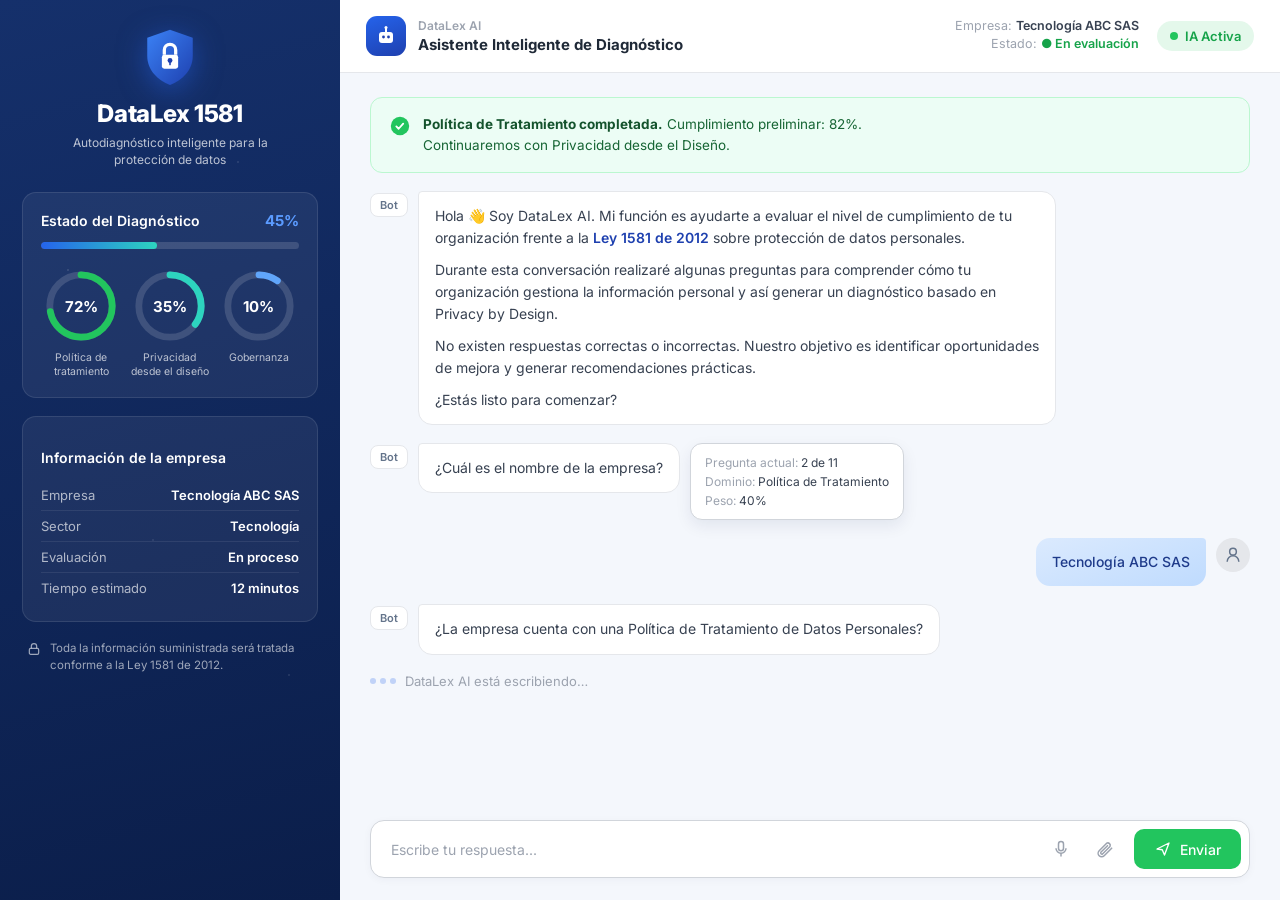
==== frontend/diagnostico.html @ 69485825 "segmentacion frontend" ====
<!DOCTYPE html>
<html lang="es">
<head>
  <meta charset="UTF-8" />
  <meta name="viewport" content="width=device-width, initial-scale=1.0" />
  <title>Diagnóstico — DataLex 1581</title>
  <link rel="preconnect" href="https://fonts.googleapis.com" />
  <link rel="preconnect" href="https://fonts.gstatic.com" crossorigin />
  <link href="https://fonts.googleapis.com/css2?family=Inter:wght@400;500;600;700;800&display=swap" rel="stylesheet" />
  <link rel="stylesheet" href="diagnostico.css" />
</head>
<body>

  <div class="app">

    <!-- ============ SIDEBAR ============ -->
    <aside class="sidebar">
      <a class="side-logo" href="index.html" aria-label="DataLex 1581 — inicio">
        <svg class="side-shield" viewBox="0 0 64 72" xmlns="http://www.w3.org/2000/svg" aria-hidden="true">
          <defs>
            <linearGradient id="logoShield" x1="0" y1="0" x2="1" y2="1">
              <stop offset="0%" stop-color="#3B82F6"/>
              <stop offset="100%" stop-color="#1E40AF"/>
            </linearGradient>
          </defs>
          <path d="M32 2 L60 12 V34 C60 52 47 64 32 70 C17 64 4 52 4 34 V12 Z" fill="url(#logoShield)"/>
          <rect x="22" y="33" width="20" height="17" rx="3" fill="#fff"/>
          <path d="M25 33 V27 a7 7 0 0 1 14 0 V33" fill="none" stroke="#fff" stroke-width="4"/>
          <circle cx="32" cy="40" r="3" fill="#1E40AF"/>
          <rect x="31" y="40" width="2" height="6" rx="1" fill="#1E40AF"/>
        </svg>
        <span class="side-name">DataLex 1581</span>
        <span class="side-tagline">Autodiagnóstico inteligente para la<br />protección de datos</span>
      </a>

      <!-- Estado del diagnóstico -->
      <div class="card">
        <div class="card-head">
          <span class="card-title">Estado del Diagnóstico</span>
          <span class="card-pct">45%</span>
        </div>
        <div class="progress"><span style="width:45%"></span></div>

        <div class="rings">
          <div class="ring">
            <svg viewBox="0 0 80 80" xmlns="http://www.w3.org/2000/svg" aria-hidden="true">
              <circle cx="40" cy="40" r="32" fill="none" stroke="rgba(255,255,255,.14)" stroke-width="7"/>
              <circle cx="40" cy="40" r="32" fill="none" stroke="#22C55E" stroke-width="7" stroke-linecap="round"
                      stroke-dasharray="144.7 201" transform="rotate(-90 40 40)"/>
            </svg>
            <span class="ring-pct">72%</span>
          </div>
          <div class="ring">
            <svg viewBox="0 0 80 80" xmlns="http://www.w3.org/2000/svg" aria-hidden="true">
              <circle cx="40" cy="40" r="32" fill="none" stroke="rgba(255,255,255,.14)" stroke-width="7"/>
              <circle cx="40" cy="40" r="32" fill="none" stroke="#2DD4BF" stroke-width="7" stroke-linecap="round"
                      stroke-dasharray="70.3 201" transform="rotate(-90 40 40)"/>
            </svg>
            <span class="ring-pct">35%</span>
          </div>
          <div class="ring">
            <svg viewBox="0 0 80 80" xmlns="http://www.w3.org/2000/svg" aria-hidden="true">
              <circle cx="40" cy="40" r="32" fill="none" stroke="rgba(255,255,255,.14)" stroke-width="7"/>
              <circle cx="40" cy="40" r="32" fill="none" stroke="#60A5FA" stroke-width="7" stroke-linecap="round"
                      stroke-dasharray="20.1 201" transform="rotate(-90 40 40)"/>
            </svg>
            <span class="ring-pct">10%</span>
          </div>
        </div>
        <div class="ring-labels">
          <span>Política de tratamiento</span>
          <span>Privacidad desde el diseño</span>
          <span>Gobernanza</span>
        </div>
      </div>

      <!-- Información de la empresa -->
      <div class="card">
        <h3 class="card-title">Información de la empresa</h3>
        <dl class="info">
          <div><dt>Empresa</dt><dd>Tecnología ABC SAS</dd></div>
          <div><dt>Sector</dt><dd>Tecnología</dd></div>
          <div><dt>Evaluación</dt><dd>En proceso</dd></div>
          <div><dt>Tiempo estimado</dt><dd>12 minutos</dd></div>
        </dl>
      </div>

      <p class="side-legal">
        <svg viewBox="0 0 24 24" xmlns="http://www.w3.org/2000/svg" aria-hidden="true">
          <rect x="5" y="11" width="14" height="9" rx="2" fill="none" stroke="currentColor" stroke-width="1.8"/>
          <path d="M8 11 V8 a4 4 0 0 1 8 0 V11" fill="none" stroke="currentColor" stroke-width="1.8"/>
        </svg>
        Toda la información suministrada será tratada conforme a la Ley 1581 de 2012.
      </p>
    </aside>

    <!-- ============ CHAT ============ -->
    <section class="chat">
      <!-- Encabezado -->
      <header class="chat-head">
        <div class="chat-head-left">
          <span class="bot-avatar">
            <svg viewBox="0 0 24 24" xmlns="http://www.w3.org/2000/svg" aria-hidden="true">
              <rect x="5" y="8" width="14" height="11" rx="3" fill="#fff"/>
              <circle cx="9.5" cy="13" r="1.4" fill="#1E40AF"/>
              <circle cx="14.5" cy="13" r="1.4" fill="#1E40AF"/>
              <line x1="12" y1="4" x2="12" y2="8" stroke="#fff" stroke-width="2"/>
              <circle cx="12" cy="3.5" r="1.5" fill="#fff"/>
            </svg>
          </span>
          <div>
            <p class="chat-head-name">DataLex AI</p>
            <p class="chat-head-role">Asistente Inteligente de Diagnóstico</p>
          </div>
        </div>
        <div class="chat-head-right">
          <div class="meta">
            <p><span>Empresa:</span> <strong>Tecnología ABC SAS</strong></p>
            <p><span>Estado:</span> <strong class="dot-green">● En evaluación</strong></p>
          </div>
          <span class="ia-active"><span class="pulse"></span> IA Activa</span>
        </div>
      </header>

      <!-- Hilo de mensajes -->
      <div class="thread" id="thread">

        <div class="banner">
          <svg viewBox="0 0 24 24" xmlns="http://www.w3.org/2000/svg" aria-hidden="true">
            <circle cx="12" cy="12" r="10" fill="#22C55E"/>
            <path d="M8 12.5 l2.5 2.5 l5 -5.5" fill="none" stroke="#fff" stroke-width="2" stroke-linecap="round" stroke-linejoin="round"/>
          </svg>
          <p><strong>Política de Tratamiento completada.</strong> Cumplimiento preliminar: 82%.<br />Continuaremos con Privacidad desde el Diseño.</p>
        </div>

        <!-- Bot -->
        <div class="msg msg-bot">
          <span class="msg-tag">Bot</span>
          <div class="bubble bubble-bot">
            <p>Hola 👋 Soy DataLex AI. Mi función es ayudarte a evaluar el nivel de cumplimiento de tu organización frente a la <strong>Ley 1581 de 2012</strong> sobre protección de datos personales.</p>
            <p>Durante esta conversación realizaré algunas preguntas para comprender cómo tu organización gestiona la información personal y así generar un diagnóstico basado en Privacy by Design.</p>
            <p>No existen respuestas correctas o incorrectas. Nuestro objetivo es identificar oportunidades de mejora y generar recomendaciones prácticas.</p>
            <p>¿Estás listo para comenzar?</p>
          </div>
        </div>

        <!-- Bot con tooltip -->
        <div class="msg msg-bot">
          <span class="msg-tag">Bot</span>
          <div class="bubble bubble-bot">¿Cuál es el nombre de la empresa?</div>
          <div class="tip">
            <p><span>Pregunta actual:</span> 2 de 11</p>
            <p><span>Dominio:</span> Política de Tratamiento</p>
            <p><span>Peso:</span> 40%</p>
          </div>
        </div>

        <!-- Usuario -->
        <div class="msg msg-user">
          <div class="bubble bubble-user">Tecnología ABC SAS</div>
          <span class="user-avatar">
            <svg viewBox="0 0 24 24" xmlns="http://www.w3.org/2000/svg" aria-hidden="true">
              <circle cx="12" cy="8" r="4" fill="none" stroke="#64748B" stroke-width="1.8"/>
              <path d="M5 20 a7 7 0 0 1 14 0" fill="none" stroke="#64748B" stroke-width="1.8"/>
            </svg>
          </span>
        </div>

        <!-- Bot -->
        <div class="msg msg-bot">
          <span class="msg-tag">Bot</span>
          <div class="bubble bubble-bot">¿La empresa cuenta con una Política de Tratamiento de Datos Personales?</div>
        </div>

        <!-- Escribiendo -->
        <div class="typing">
          <span class="dots"><i></i><i></i><i></i></span>
          DataLex AI está escribiendo…
        </div>
      </div>

      <!-- Entrada -->
      <div class="composer">
        <div class="composer-box">
          <input id="answer" type="text" placeholder="Escribe tu respuesta..." />
          <button class="icon-btn" type="button" aria-label="Dictar por voz">
            <svg viewBox="0 0 24 24" xmlns="http://www.w3.org/2000/svg" aria-hidden="true">
              <rect x="9" y="3" width="6" height="11" rx="3" fill="none" stroke="currentColor" stroke-width="1.8"/>
              <path d="M6 11 a6 6 0 0 0 12 0" fill="none" stroke="currentColor" stroke-width="1.8"/>
              <line x1="12" y1="17" x2="12" y2="21" stroke="currentColor" stroke-width="1.8"/>
            </svg>
          </button>
          <button class="icon-btn" type="button" aria-label="Adjuntar archivo">
            <svg viewBox="0 0 24 24" xmlns="http://www.w3.org/2000/svg" aria-hidden="true">
              <path d="M20 11 L11 20 a4 4 0 0 1 -6 -6 l9 -9 a3 3 0 0 1 4 4 l-9 9 a1.5 1.5 0 0 1 -2 -2 l8 -8" fill="none" stroke="currentColor" stroke-width="1.8" stroke-linecap="round" stroke-linejoin="round"/>
            </svg>
          </button>
          <button class="send-btn" type="button" id="send">
            <svg viewBox="0 0 24 24" xmlns="http://www.w3.org/2000/svg" aria-hidden="true">
              <path d="M4 12 L20 4 L14 20 L11 13 Z" fill="none" stroke="#fff" stroke-width="1.8" stroke-linejoin="round"/>
            </svg>
            Enviar
          </button>
        </div>
      </div>
    </section>
  </div>

  <script>
    // Si viene el nombre de empresa desde el registro, se carga aquí
    (function () {
      const empresa = (new URLSearchParams(location.search).get('empresa') || '').trim();
      if (empresa) {
        const info = document.querySelector('.info dd'); if (info) info.textContent = empresa;
        const meta = document.querySelector('.meta strong'); if (meta) meta.textContent = empresa;
        const ub = document.querySelector('.bubble-user'); if (ub) ub.textContent = empresa;
      }
    })();

    // Enviar respuesta: agrega una burbuja de usuario (mock interactivo)
    const input = document.getElementById('answer');
    const thread = document.getElementById('thread');
    const typing = document.querySelector('.typing');

    function send() {
      const text = input.value.trim();
      if (!text) return;
      const msg = document.createElement('div');
      msg.className = 'msg msg-user';
      msg.innerHTML = `<div class="bubble bubble-user"></div>
        <span class="user-avatar"><svg viewBox="0 0 24 24" xmlns="http://www.w3.org/2000/svg">
        <circle cx="12" cy="8" r="4" fill="none" stroke="#64748B" stroke-width="1.8"/>
        <path d="M5 20 a7 7 0 0 1 14 0" fill="none" stroke="#64748B" stroke-width="1.8"/></svg></span>`;
      msg.querySelector('.bubble-user').textContent = text;
      thread.insertBefore(msg, typing);
      input.value = '';
      thread.scrollTop = thread.scrollHeight;
    }

    document.getElementById('send').addEventListener('click', send);
    input.addEventListener('keydown', e => { if (e.key === 'Enter') send(); });
  </script>

</body>
</html>
---- frontend/diagnostico.css ----
/* ============================================================
   DataLex 1581 — Panel de diagnóstico (chat)
   Misma paleta y tipografía (Inter)
   ============================================================ */

:root {
  --blue-900: #0B1E4A;
  --blue-800: #15306B;
  --blue-700: #1E40AF;
  --blue-500: #2563EB;
  --green-500: #22C55E;
  --green-600: #16A34A;
  --slate-900: #1F2937;
  --slate-700: #374151;
  --slate-500: #64748B;
  --gray-400: #9CA3AF;
  --gray-300: #D1D5DB;
  --gray-200: #E5E7EB;
  --bg-soft: #F4F7FC;
  --white: #FFFFFF;
}

* { box-sizing: border-box; }

html, body { height: 100%; }

body {
  margin: 0;
  font-family: 'Inter', -apple-system, BlinkMacSystemFont, 'Segoe UI', Roboto, sans-serif;
  color: var(--slate-700);
  background: var(--bg-soft);
  -webkit-font-smoothing: antialiased;
}

.app {
  height: 100vh;
  display: grid;
  grid-template-columns: 340px 1fr;
}

/* ============================================================
   SIDEBAR
   ============================================================ */
.sidebar {
  padding: 28px 22px;
  color: var(--white);
  overflow-y: auto;
  background:
    radial-gradient(1px 1px at 20% 30%, rgba(255,255,255,.35), transparent),
    radial-gradient(1px 1px at 70% 18%, rgba(255,255,255,.3), transparent),
    radial-gradient(1px 1px at 45% 60%, rgba(255,255,255,.25), transparent),
    radial-gradient(1px 1px at 85% 75%, rgba(255,255,255,.3), transparent),
    linear-gradient(165deg, var(--blue-800) 0%, var(--blue-900) 100%);
}

.side-logo {
  display: block;
  text-align: center;
  color: var(--white);
  text-decoration: none;
  margin-bottom: 24px;
}
.side-shield {
  width: 52px;
  height: auto;
  filter: drop-shadow(0 6px 14px rgba(37,99,235,.5));
}
.side-name {
  display: block;
  margin-top: 8px;
  font-size: 24px;
  font-weight: 800;
  letter-spacing: -.4px;
}
.side-tagline {
  display: block;
  margin-top: 6px;
  font-size: 12px;
  font-weight: 400;
  color: rgba(255,255,255,.72);
  line-height: 1.45;
}

/* Tarjetas */
.card {
  margin-bottom: 18px;
  padding: 18px;
  border-radius: 14px;
  background: rgba(255,255,255,.06);
  border: 1px solid rgba(255,255,255,.1);
}
.card-head {
  display: flex;
  align-items: center;
  justify-content: space-between;
}
.card-title {
  font-size: 14px;
  font-weight: 600;
  color: var(--white);
}
.card-pct {
  font-size: 15px;
  font-weight: 700;
  color: #5B9BFF;
}

.progress {
  margin: 12px 0 18px;
  height: 7px;
  border-radius: 99px;
  background: rgba(255,255,255,.14);
  overflow: hidden;
}
.progress span {
  display: block;
  height: 100%;
  border-radius: 99px;
  background: linear-gradient(90deg, #2563EB, #2DD4BF);
}

/* Anillos */
.rings {
  display: grid;
  grid-template-columns: repeat(3, 1fr);
  gap: 8px;
}
.ring {
  position: relative;
  display: flex;
  align-items: center;
  justify-content: center;
}
.ring svg { width: 100%; max-width: 78px; height: auto; }
.ring-pct {
  position: absolute;
  font-size: 15px;
  font-weight: 700;
  color: var(--white);
}
.ring-labels {
  display: grid;
  grid-template-columns: repeat(3, 1fr);
  gap: 8px;
  margin-top: 6px;
}
.ring-labels span {
  text-align: center;
  font-size: 10.5px;
  line-height: 1.3;
  color: rgba(255,255,255,.7);
}

/* Información de la empresa */
.info { margin: 14px 0 0; }
.info div {
  display: flex;
  justify-content: space-between;
  gap: 12px;
  padding: 7px 0;
  border-bottom: 1px solid rgba(255,255,255,.08);
}
.info div:last-child { border-bottom: none; }
.info dt { margin: 0; font-size: 13px; color: rgba(255,255,255,.66); }
.info dd { margin: 0; font-size: 13px; font-weight: 600; color: var(--white); text-align: right; }

.side-legal {
  display: flex;
  gap: 8px;
  align-items: flex-start;
  margin: 8px 4px 0;
  font-size: 11.5px;
  line-height: 1.5;
  color: rgba(255,255,255,.6);
}
.side-legal svg { width: 16px; height: 16px; flex-shrink: 0; margin-top: 1px; }

/* ============================================================
   CHAT
   ============================================================ */
.chat {
  display: flex;
  flex-direction: column;
  background: var(--bg-soft);
  min-width: 0;
}

/* Encabezado */
.chat-head {
  display: flex;
  align-items: center;
  justify-content: space-between;
  gap: 16px;
  padding: 16px 26px;
  background: var(--white);
  border-bottom: 1px solid var(--gray-200);
}
.chat-head-left { display: flex; align-items: center; gap: 12px; }
.bot-avatar {
  width: 40px;
  height: 40px;
  display: flex;
  align-items: center;
  justify-content: center;
  border-radius: 11px;
  background: linear-gradient(160deg, #2563EB, #1E40AF);
}
.bot-avatar svg { width: 24px; height: 24px; }
.chat-head-name { margin: 0; font-size: 12px; font-weight: 600; color: var(--gray-400); }
.chat-head-role { margin: 2px 0 0; font-size: 15px; font-weight: 700; color: var(--slate-900); }

.chat-head-right {
  display: flex;
  align-items: center;
  gap: 18px;
}
.meta { text-align: right; }
.meta p { margin: 0 0 3px; font-size: 12.5px; color: var(--gray-400); }
.meta strong { color: var(--slate-700); font-weight: 600; }
.dot-green { color: var(--green-600) !important; }
.ia-active {
  display: inline-flex;
  align-items: center;
  gap: 7px;
  padding: 7px 13px;
  border-radius: 99px;
  background: rgba(34,197,94,.12);
  color: var(--green-600);
  font-size: 13px;
  font-weight: 600;
  white-space: nowrap;
}
.pulse {
  width: 8px; height: 8px; border-radius: 50%;
  background: var(--green-500);
  box-shadow: 0 0 0 0 rgba(34,197,94,.6);
  animation: pulse 1.8s infinite;
}
@keyframes pulse {
  0%   { box-shadow: 0 0 0 0 rgba(34,197,94,.55); }
  70%  { box-shadow: 0 0 0 7px rgba(34,197,94,0); }
  100% { box-shadow: 0 0 0 0 rgba(34,197,94,0); }
}

/* Hilo */
.thread {
  flex: 1;
  overflow-y: auto;
  padding: 24px 30px;
  display: flex;
  flex-direction: column;
  gap: 18px;
}

.banner {
  display: flex;
  align-items: flex-start;
  gap: 12px;
  padding: 16px 18px;
  border-radius: 12px;
  background: #ECFDF5;
  border: 1px solid #BBF7D0;
}
.banner svg { width: 22px; height: 22px; flex-shrink: 0; margin-top: 1px; }
.banner p { margin: 0; font-size: 13.5px; line-height: 1.55; color: #166534; }
.banner strong { color: #14532D; }

/* Mensajes */
.msg { display: flex; align-items: flex-start; gap: 10px; max-width: 78%; }
.msg-bot { align-self: flex-start; }
.msg-user { align-self: flex-end; flex-direction: row; }

.msg-tag {
  flex-shrink: 0;
  margin-top: 2px;
  padding: 4px 9px;
  border-radius: 8px;
  background: var(--white);
  border: 1px solid var(--gray-200);
  font-size: 11px;
  font-weight: 600;
  color: var(--slate-500);
}

.bubble {
  padding: 13px 16px;
  border-radius: 14px;
  font-size: 14px;
  line-height: 1.6;
}
.bubble-bot {
  background: var(--white);
  border: 1px solid var(--gray-200);
  border-top-left-radius: 4px;
  color: var(--slate-700);
}
.bubble-bot p { margin: 0 0 9px; }
.bubble-bot p:last-child { margin-bottom: 0; }
.bubble-bot strong { color: var(--blue-700); font-weight: 600; }

.bubble-user {
  background: linear-gradient(160deg, #DBEAFE, #BFDBFE);
  border-top-right-radius: 4px;
  color: #1E3A8A;
  font-weight: 500;
}
.user-avatar {
  flex-shrink: 0;
  width: 34px;
  height: 34px;
  display: flex;
  align-items: center;
  justify-content: center;
  border-radius: 50%;
  background: var(--gray-200);
}
.user-avatar svg { width: 20px; height: 20px; }

/* Tooltip de pregunta */
.tip {
  flex-shrink: 0;
  align-self: flex-end;
  padding: 11px 14px;
  border-radius: 12px;
  background: var(--white);
  border: 1px solid var(--gray-300);
  box-shadow: 0 6px 16px rgba(15,30,74,.08);
}
.tip p { margin: 0 0 4px; font-size: 12px; color: var(--slate-700); white-space: nowrap; }
.tip p:last-child { margin-bottom: 0; }
.tip span { color: var(--gray-400); }

/* Escribiendo */
.typing {
  display: flex;
  align-items: center;
  gap: 9px;
  font-size: 13px;
  color: var(--gray-400);
}
.dots { display: inline-flex; gap: 4px; }
.dots i {
  width: 6px; height: 6px; border-radius: 50%;
  background: var(--blue-500);
  animation: blink 1.4s infinite both;
}
.dots i:nth-child(2) { animation-delay: .2s; }
.dots i:nth-child(3) { animation-delay: .4s; }
@keyframes blink { 0%, 80%, 100% { opacity: .25; } 40% { opacity: 1; } }

/* Composer */
.composer {
  padding: 16px 30px 22px;
  background: var(--bg-soft);
}
.composer-box {
  display: flex;
  align-items: center;
  gap: 6px;
  padding: 8px 8px 8px 18px;
  background: var(--white);
  border: 1px solid var(--gray-300);
  border-radius: 14px;
  box-shadow: 0 2px 8px rgba(15,30,74,.04);
}
.composer-box input {
  flex: 1;
  border: none;
  outline: none;
  font-family: inherit;
  font-size: 14px;
  color: var(--slate-900);
  background: transparent;
}
.composer-box input::placeholder { color: var(--gray-400); }

.icon-btn {
  width: 38px; height: 38px;
  display: flex; align-items: center; justify-content: center;
  border: none; background: transparent;
  color: var(--gray-400); cursor: pointer;
  border-radius: 9px;
}
.icon-btn:hover { color: var(--slate-700); background: var(--bg-soft); }
.icon-btn svg { width: 20px; height: 20px; }

.send-btn {
  display: inline-flex;
  align-items: center;
  gap: 8px;
  margin-left: 4px;
  padding: 0 20px;
  height: 40px;
  border: none;
  border-radius: 10px;
  background: var(--green-500);
  color: var(--white);
  font-family: inherit;
  font-size: 14px;
  font-weight: 500;
  cursor: pointer;
  transition: background .15s ease;
}
.send-btn svg { width: 18px; height: 18px; }
.send-btn:hover { background: var(--green-600); }

/* ============================================================
   RESPONSIVE
   ============================================================ */
@media (max-width: 920px) {
  .app { grid-template-columns: 1fr; height: auto; min-height: 100vh; }
  .sidebar { order: 2; }
  .chat { order: 1; min-height: 70vh; }
  .chat-head { flex-wrap: wrap; }
  .msg { max-width: 90%; }
  .tip { display: none; }
}

@media (max-width: 540px) {
  .thread { padding: 18px 16px; }
  .composer { padding: 12px 16px 18px; }
  .send-btn { padding: 0 14px; }
  .chat-head-right { width: 100%; justify-content: space-between; }
}

@media (prefers-reduced-motion: reduce) {
  .pulse, .dots i { animation: none !important; }
  * { transition: none !important; }
}
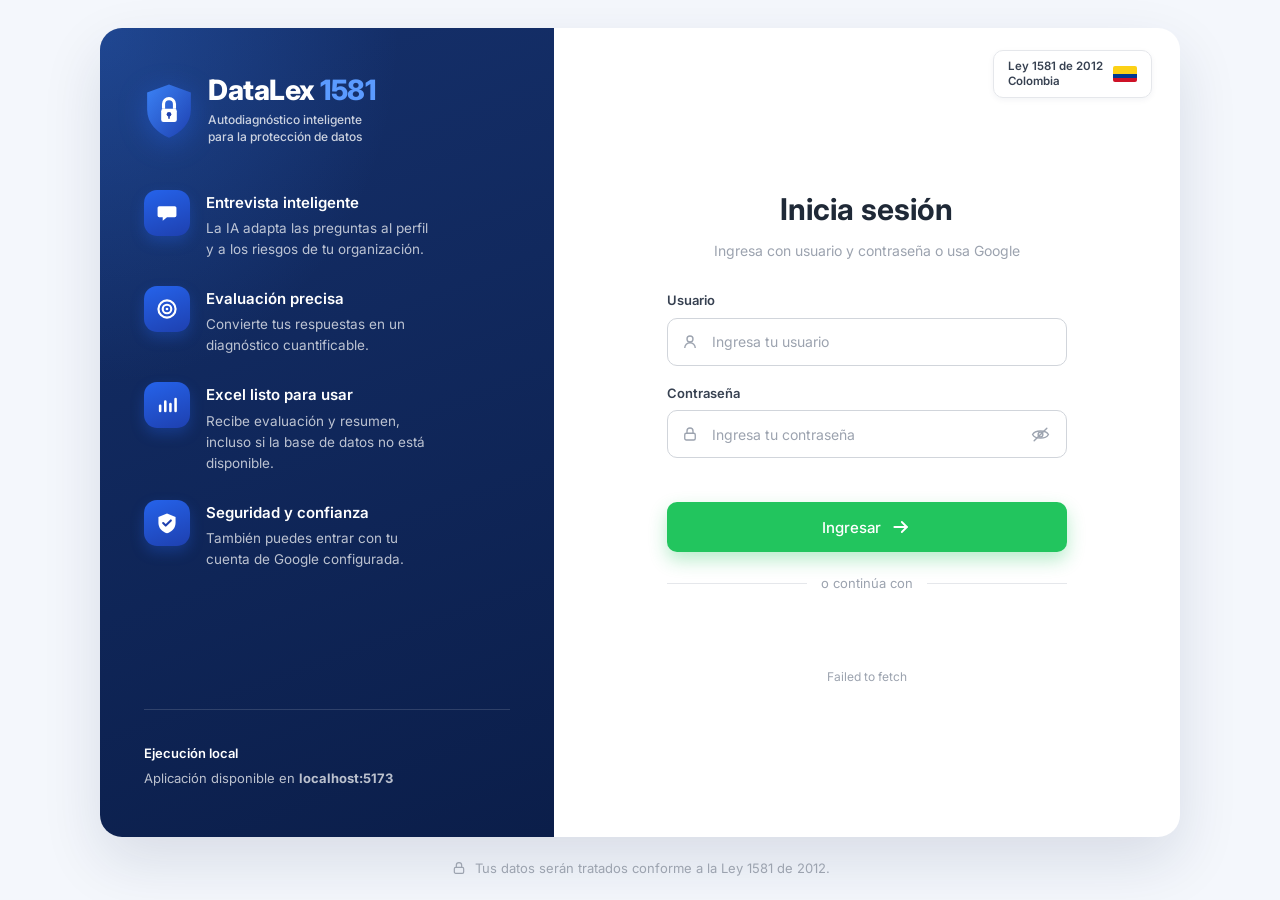
==== commit cc8328f4: "modelo respondiendo" ====
--- a/frontend/diagnostico.html
+++ b/frontend/diagnostico.html
@@ -10,10 +10,7 @@
   <link rel="stylesheet" href="diagnostico.css" />
 </head>
 <body>
-
   <div class="app">
-
-    <!-- ============ SIDEBAR ============ -->
     <aside class="sidebar">
       <a class="side-logo" href="index.html" aria-label="DataLex 1581 — inicio">
         <svg class="side-shield" viewBox="0 0 64 72" xmlns="http://www.w3.org/2000/svg" aria-hidden="true">
@@ -27,76 +24,45 @@
           <rect x="22" y="33" width="20" height="17" rx="3" fill="#fff"/>
           <path d="M25 33 V27 a7 7 0 0 1 14 0 V33" fill="none" stroke="#fff" stroke-width="4"/>
           <circle cx="32" cy="40" r="3" fill="#1E40AF"/>
-          <rect x="31" y="40" width="2" height="6" rx="1" fill="#1E40AF"/>
         </svg>
         <span class="side-name">DataLex 1581</span>
         <span class="side-tagline">Autodiagnóstico inteligente para la<br />protección de datos</span>
       </a>
 
-      <!-- Estado del diagnóstico -->
       <div class="card">
         <div class="card-head">
-          <span class="card-title">Estado del Diagnóstico</span>
-          <span class="card-pct">45%</span>
-        </div>
-        <div class="progress"><span style="width:45%"></span></div>
-
-        <div class="rings">
-          <div class="ring">
-            <svg viewBox="0 0 80 80" xmlns="http://www.w3.org/2000/svg" aria-hidden="true">
-              <circle cx="40" cy="40" r="32" fill="none" stroke="rgba(255,255,255,.14)" stroke-width="7"/>
-              <circle cx="40" cy="40" r="32" fill="none" stroke="#22C55E" stroke-width="7" stroke-linecap="round"
-                      stroke-dasharray="144.7 201" transform="rotate(-90 40 40)"/>
-            </svg>
-            <span class="ring-pct">72%</span>
-          </div>
-          <div class="ring">
-            <svg viewBox="0 0 80 80" xmlns="http://www.w3.org/2000/svg" aria-hidden="true">
-              <circle cx="40" cy="40" r="32" fill="none" stroke="rgba(255,255,255,.14)" stroke-width="7"/>
-              <circle cx="40" cy="40" r="32" fill="none" stroke="#2DD4BF" stroke-width="7" stroke-linecap="round"
-                      stroke-dasharray="70.3 201" transform="rotate(-90 40 40)"/>
-            </svg>
-            <span class="ring-pct">35%</span>
-          </div>
-          <div class="ring">
-            <svg viewBox="0 0 80 80" xmlns="http://www.w3.org/2000/svg" aria-hidden="true">
-              <circle cx="40" cy="40" r="32" fill="none" stroke="rgba(255,255,255,.14)" stroke-width="7"/>
-              <circle cx="40" cy="40" r="32" fill="none" stroke="#60A5FA" stroke-width="7" stroke-linecap="round"
-                      stroke-dasharray="20.1 201" transform="rotate(-90 40 40)"/>
-            </svg>
-            <span class="ring-pct">10%</span>
-          </div>
-        </div>
-        <div class="ring-labels">
-          <span>Política de tratamiento</span>
-          <span>Privacidad desde el diseño</span>
-          <span>Gobernanza</span>
-        </div>
+          <span class="card-title">Estado del diagnóstico</span>
+          <span class="card-pct" id="progress-label">0%</span>
+        </div>
+        <div class="progress"><span id="progress-bar" style="width:0%"></span></div>
+        <dl class="info progress-info">
+          <div><dt>Pregunta</dt><dd id="question-progress">Sin iniciar</dd></div>
+          <div><dt>Dominio</dt><dd id="current-domain">—</dd></div>
+          <div><dt>Estado</dt><dd id="audit-state">Configuración</dd></div>
+        </dl>
       </div>
 
-      <!-- Información de la empresa -->
       <div class="card">
         <h3 class="card-title">Información de la empresa</h3>
         <dl class="info">
-          <div><dt>Empresa</dt><dd>Tecnología ABC SAS</dd></div>
-          <div><dt>Sector</dt><dd>Tecnología</dd></div>
-          <div><dt>Evaluación</dt><dd>En proceso</dd></div>
-          <div><dt>Tiempo estimado</dt><dd>12 minutos</dd></div>
+          <div><dt>Empresa</dt><dd id="company-name">Pendiente</dd></div>
+          <div><dt>Sector</dt><dd id="company-sector">Pendiente</dd></div>
+          <div><dt>Usuario</dt><dd id="user-name">—</dd></div>
+          <div><dt>Evaluación</dt><dd id="evaluation-state">Sin iniciar</dd></div>
         </dl>
       </div>
 
+      <button type="button" class="logout-btn" id="logout">Cerrar sesión</button>
       <p class="side-legal">
         <svg viewBox="0 0 24 24" xmlns="http://www.w3.org/2000/svg" aria-hidden="true">
           <rect x="5" y="11" width="14" height="9" rx="2" fill="none" stroke="currentColor" stroke-width="1.8"/>
           <path d="M8 11 V8 a4 4 0 0 1 8 0 V11" fill="none" stroke="currentColor" stroke-width="1.8"/>
         </svg>
-        Toda la información suministrada será tratada conforme a la Ley 1581 de 2012.
+        La información suministrada será tratada conforme a la Ley 1581 de 2012.
       </p>
     </aside>
 
-    <!-- ============ CHAT ============ -->
     <section class="chat">
-      <!-- Encabezado -->
       <header class="chat-head">
         <div class="chat-head-left">
           <span class="bot-avatar">
@@ -110,91 +76,66 @@
           </span>
           <div>
             <p class="chat-head-name">DataLex AI</p>
-            <p class="chat-head-role">Asistente Inteligente de Diagnóstico</p>
+            <p class="chat-head-role">Asistente inteligente de diagnóstico</p>
           </div>
         </div>
         <div class="chat-head-right">
           <div class="meta">
-            <p><span>Empresa:</span> <strong>Tecnología ABC SAS</strong></p>
-            <p><span>Estado:</span> <strong class="dot-green">● En evaluación</strong></p>
-          </div>
-          <span class="ia-active"><span class="pulse"></span> IA Activa</span>
+            <p><span>Empresa:</span> <strong id="header-company">Por definir</strong></p>
+            <p><span>Sesión:</span> <strong class="dot-green" id="header-user">● Activa</strong></p>
+          </div>
+          <span class="ia-active"><span class="pulse"></span> Aplicación activa</span>
         </div>
       </header>
 
-      <!-- Hilo de mensajes -->
       <div class="thread" id="thread">
-
-        <div class="banner">
-          <svg viewBox="0 0 24 24" xmlns="http://www.w3.org/2000/svg" aria-hidden="true">
-            <circle cx="12" cy="12" r="10" fill="#22C55E"/>
-            <path d="M8 12.5 l2.5 2.5 l5 -5.5" fill="none" stroke="#fff" stroke-width="2" stroke-linecap="round" stroke-linejoin="round"/>
-          </svg>
-          <p><strong>Política de Tratamiento completada.</strong> Cumplimiento preliminar: 82%.<br />Continuaremos con Privacidad desde el Diseño.</p>
-        </div>
-
-        <!-- Bot -->
         <div class="msg msg-bot">
           <span class="msg-tag">Bot</span>
           <div class="bubble bubble-bot">
-            <p>Hola 👋 Soy DataLex AI. Mi función es ayudarte a evaluar el nivel de cumplimiento de tu organización frente a la <strong>Ley 1581 de 2012</strong> sobre protección de datos personales.</p>
-            <p>Durante esta conversación realizaré algunas preguntas para comprender cómo tu organización gestiona la información personal y así generar un diagnóstico basado en Privacy by Design.</p>
-            <p>No existen respuestas correctas o incorrectas. Nuestro objetivo es identificar oportunidades de mejora y generar recomendaciones prácticas.</p>
-            <p>¿Estás listo para comenzar?</p>
-          </div>
-        </div>
-
-        <!-- Bot con tooltip -->
-        <div class="msg msg-bot">
-          <span class="msg-tag">Bot</span>
-          <div class="bubble bubble-bot">¿Cuál es el nombre de la empresa?</div>
-          <div class="tip">
-            <p><span>Pregunta actual:</span> 2 de 11</p>
-            <p><span>Dominio:</span> Política de Tratamiento</p>
-            <p><span>Peso:</span> 40%</p>
-          </div>
-        </div>
-
-        <!-- Usuario -->
-        <div class="msg msg-user">
-          <div class="bubble bubble-user">Tecnología ABC SAS</div>
-          <span class="user-avatar">
-            <svg viewBox="0 0 24 24" xmlns="http://www.w3.org/2000/svg" aria-hidden="true">
-              <circle cx="12" cy="8" r="4" fill="none" stroke="#64748B" stroke-width="1.8"/>
-              <path d="M5 20 a7 7 0 0 1 14 0" fill="none" stroke="#64748B" stroke-width="1.8"/>
-            </svg>
-          </span>
-        </div>
-
-        <!-- Bot -->
-        <div class="msg msg-bot">
-          <span class="msg-tag">Bot</span>
-          <div class="bubble bubble-bot">¿La empresa cuenta con una Política de Tratamiento de Datos Personales?</div>
-        </div>
-
-        <!-- Escribiendo -->
-        <div class="typing">
+            <p>Hola. Soy DataLex AI y evaluaré el cumplimiento de tu organización frente a la <strong>Ley 1581 de 2012</strong>.</p>
+            <p>Primero completa el perfil. Luego te haré una pregunta por criterio y podrás pedir aclaraciones cuando lo necesites.</p>
+          </div>
+        </div>
+
+        <form class="profile-card" id="profile-form">
+          <h2>Perfil de la organización</h2>
+          <p>Estos datos permiten adaptar los criterios de la auditoría. No forman parte del inicio de sesión.</p>
+          <div class="profile-grid">
+            <label>Empresa <input id="empresa" type="text" required maxlength="200" /></label>
+            <label>NIT <input id="nit" type="text" maxlength="50" placeholder="Opcional" /></label>
+            <label>Sector o actividad <input id="sector" type="text" required maxlength="160" /></label>
+            <label>Tamaño
+              <select id="tamano" required>
+                <option value="">Selecciona…</option>
+                <option>Microempresa</option>
+                <option>Pequeña</option>
+                <option>Mediana</option>
+                <option>Grande</option>
+              </select>
+            </label>
+          </div>
+          <div class="profile-checks">
+            <label><input id="sensibles" type="checkbox" /> Maneja datos sensibles</label>
+            <label><input id="menores" type="checkbox" /> Trata datos de menores</label>
+            <label><input id="internacionales" type="checkbox" /> Hace transferencias internacionales</label>
+            <label><input id="digitales" type="checkbox" /> Tiene canales digitales, app o e-commerce</label>
+          </div>
+          <label class="notes-label">Notas adicionales
+            <textarea id="notas" rows="2" maxlength="1000" placeholder="Opcional"></textarea>
+          </label>
+          <p class="form-error" id="form-error" role="alert"></p>
+          <button class="start-btn" id="start" type="submit">Comenzar evaluación</button>
+        </form>
+
+        <div class="typing" id="typing" hidden>
           <span class="dots"><i></i><i></i><i></i></span>
-          DataLex AI está escribiendo…
+          <span id="typing-label">DataLex AI está procesando…</span>
         </div>
       </div>
 
-      <!-- Entrada -->
-      <div class="composer">
+      <div class="composer" id="composer" hidden>
         <div class="composer-box">
-          <input id="answer" type="text" placeholder="Escribe tu respuesta..." />
-          <button class="icon-btn" type="button" aria-label="Dictar por voz">
-            <svg viewBox="0 0 24 24" xmlns="http://www.w3.org/2000/svg" aria-hidden="true">
-              <rect x="9" y="3" width="6" height="11" rx="3" fill="none" stroke="currentColor" stroke-width="1.8"/>
-              <path d="M6 11 a6 6 0 0 0 12 0" fill="none" stroke="currentColor" stroke-width="1.8"/>
-              <line x1="12" y1="17" x2="12" y2="21" stroke="currentColor" stroke-width="1.8"/>
-            </svg>
-          </button>
-          <button class="icon-btn" type="button" aria-label="Adjuntar archivo">
-            <svg viewBox="0 0 24 24" xmlns="http://www.w3.org/2000/svg" aria-hidden="true">
-              <path d="M20 11 L11 20 a4 4 0 0 1 -6 -6 l9 -9 a3 3 0 0 1 4 4 l-9 9 a1.5 1.5 0 0 1 -2 -2 l8 -8" fill="none" stroke="currentColor" stroke-width="1.8" stroke-linecap="round" stroke-linejoin="round"/>
-            </svg>
-          </button>
+          <input id="answer" type="text" maxlength="5000" placeholder="Escribe tu respuesta o pide una aclaración…" />
           <button class="send-btn" type="button" id="send">
             <svg viewBox="0 0 24 24" xmlns="http://www.w3.org/2000/svg" aria-hidden="true">
               <path d="M4 12 L20 4 L14 20 L11 13 Z" fill="none" stroke="#fff" stroke-width="1.8" stroke-linejoin="round"/>
@@ -207,39 +148,218 @@
   </div>
 
   <script>
-    // Si viene el nombre de empresa desde el registro, se carga aquí
-    (function () {
-      const empresa = (new URLSearchParams(location.search).get('empresa') || '').trim();
-      if (empresa) {
-        const info = document.querySelector('.info dd'); if (info) info.textContent = empresa;
-        const meta = document.querySelector('.meta strong'); if (meta) meta.textContent = empresa;
-        const ub = document.querySelector('.bubble-user'); if (ub) ub.textContent = empresa;
-      }
-    })();
-
-    // Enviar respuesta: agrega una burbuja de usuario (mock interactivo)
-    const input = document.getElementById('answer');
+    const storageKey = 'datalex_auth';
+    const apiBase = location.port === '8000' ? location.origin : 'http://localhost:8000';
+    let auth;
+    try { auth = JSON.parse(localStorage.getItem(storageKey)); } catch (_) { auth = null; }
+    if (!auth?.token || !auth?.user) window.location.replace('login.html');
+
+    let auditId = null;
+    let requestInProgress = false;
     const thread = document.getElementById('thread');
-    const typing = document.querySelector('.typing');
-
-    function send() {
-      const text = input.value.trim();
-      if (!text) return;
-      const msg = document.createElement('div');
-      msg.className = 'msg msg-user';
-      msg.innerHTML = `<div class="bubble bubble-user"></div>
-        <span class="user-avatar"><svg viewBox="0 0 24 24" xmlns="http://www.w3.org/2000/svg">
-        <circle cx="12" cy="8" r="4" fill="none" stroke="#64748B" stroke-width="1.8"/>
-        <path d="M5 20 a7 7 0 0 1 14 0" fill="none" stroke="#64748B" stroke-width="1.8"/></svg></span>`;
-      msg.querySelector('.bubble-user').textContent = text;
-      thread.insertBefore(msg, typing);
-      input.value = '';
+    const typing = document.getElementById('typing');
+    const composer = document.getElementById('composer');
+    const answerInput = document.getElementById('answer');
+    const sendButton = document.getElementById('send');
+
+    document.getElementById('user-name').textContent = auth?.user?.name || auth?.user?.email || 'Usuario';
+    document.getElementById('header-user').textContent = `● ${auth?.user?.name || 'Sesión activa'}`;
+
+    async function api(path, options = {}) {
+      const response = await fetch(`${apiBase}${path}`, {
+        ...options,
+        headers: {
+          ...(options.body ? { 'Content-Type': 'application/json' } : {}),
+          Authorization: `Bearer ${auth.token}`,
+          ...(options.headers || {})
+        }
+      });
+      if (response.status === 401) {
+        localStorage.removeItem(storageKey);
+        window.location.replace('login.html');
+        throw new Error('La sesión venció.');
+      }
+      if (!response.ok) {
+        const data = await response.json().catch(() => ({}));
+        throw new Error(data.detail || 'No fue posible completar la operación.');
+      }
+      return response;
+    }
+
+    function setBusy(busy, label = 'DataLex AI está procesando…') {
+      requestInProgress = busy;
+      typing.hidden = !busy;
+      document.getElementById('typing-label').textContent = label;
+      sendButton.disabled = busy;
+      answerInput.disabled = busy;
+      if (busy) thread.scrollTop = thread.scrollHeight;
+    }
+
+    function appendMessage(text, type = 'bot') {
+      const node = document.createElement('div');
+      node.className = `msg msg-${type}`;
+      if (type === 'bot') {
+        node.innerHTML = '<span class="msg-tag">Bot</span><div class="bubble bubble-bot"></div>';
+        node.querySelector('.bubble').textContent = text;
+      } else {
+        node.innerHTML = '<div class="bubble bubble-user"></div><span class="user-avatar"><svg viewBox="0 0 24 24"><circle cx="12" cy="8" r="4" fill="none" stroke="#64748B" stroke-width="1.8"/><path d="M5 20 a7 7 0 0 1 14 0" fill="none" stroke="#64748B" stroke-width="1.8"/></svg></span>';
+        node.querySelector('.bubble').textContent = text;
+      }
+      thread.insertBefore(node, typing);
       thread.scrollTop = thread.scrollHeight;
     }
 
-    document.getElementById('send').addEventListener('click', send);
-    input.addEventListener('keydown', e => { if (e.key === 'Enter') send(); });
+    function appendQuestion(data) {
+      const node = document.createElement('div');
+      node.className = 'msg msg-bot';
+      node.innerHTML = '<span class="msg-tag">Bot</span><div class="bubble bubble-bot"></div><div class="tip"></div>';
+      node.querySelector('.bubble').textContent = data.question;
+      node.querySelector('.tip').innerHTML = `<p><span>Pregunta:</span> ${data.current} de ${data.total}</p><p><span>Dominio:</span> ${escapeHtml(data.dominio)}</p><p><span>Importancia:</span> adaptativa</p>`;
+      thread.insertBefore(node, typing);
+      thread.scrollTop = thread.scrollHeight;
+    }
+
+    function escapeHtml(value) {
+      const div = document.createElement('div');
+      div.textContent = value || '';
+      return div.innerHTML;
+    }
+
+    function updateProgress(data) {
+      const pct = Math.round(data.progress * 100);
+      document.getElementById('progress-label').textContent = `${pct}%`;
+      document.getElementById('progress-bar').style.width = `${pct}%`;
+      document.getElementById('question-progress').textContent = data.completed ? `${data.total} de ${data.total}` : `${data.current} de ${data.total}`;
+      document.getElementById('current-domain').textContent = data.dominio || 'Completado';
+      document.getElementById('audit-state').textContent = data.completed ? 'Finalizado' : 'En evaluación';
+      document.getElementById('evaluation-state').textContent = data.completed ? 'Completada' : 'En proceso';
+    }
+
+    function renderResults(data) {
+      const result = document.createElement('section');
+      result.className = 'result-card';
+      const rows = [...data.resumen, data.resultado_global].map(item =>
+        `<tr><td>${escapeHtml(item.dominio)}</td><td>${item.puntaje.toFixed(2)}</td><td>${item.maximo.toFixed(2)}</td><td>${(item.porcentaje * 100).toFixed(1)}%</td><td>${escapeHtml(item.categoria)}</td></tr>`
+      ).join('');
+      result.innerHTML = `
+        <h2>Resultado de la evaluación</h2>
+        <p>La evaluación terminó y los dos archivos quedaron disponibles.</p>
+        ${data.persistence_warning ? `<div class="persistence-warning">${escapeHtml(data.persistence_warning)}</div>` : '<div class="persistence-ok">Resultado guardado en PostgreSQL.</div>'}
+        <div class="results-scroll"><table><thead><tr><th>Dominio</th><th>Puntaje</th><th>Máximo</th><th>Cumplimiento</th><th>Categoría</th></tr></thead><tbody>${rows}</tbody></table></div>
+        <div class="download-actions">
+          <button type="button" data-download="${data.excel_url}">Descargar Excel</button>
+          <button type="button" class="secondary" data-download="${data.json_url}">Descargar JSON</button>
+        </div>`;
+      result.querySelectorAll('[data-download]').forEach(button => {
+        button.addEventListener('click', () => downloadFile(button.dataset.download, button));
+      });
+      thread.insertBefore(result, typing);
+      thread.scrollTop = thread.scrollHeight;
+    }
+
+    async function downloadFile(url, button) {
+      const original = button.textContent;
+      button.disabled = true;
+      button.textContent = 'Preparando…';
+      try {
+        const response = await api(url);
+        const blob = await response.blob();
+        const disposition = response.headers.get('Content-Disposition') || '';
+        const match = disposition.match(/filename="?([^";]+)"?/i);
+        const link = document.createElement('a');
+        link.href = URL.createObjectURL(blob);
+        link.download = match?.[1] || (url.endsWith('/excel') ? 'auditoria.xlsx' : 'auditoria.json');
+        link.click();
+        URL.revokeObjectURL(link.href);
+      } catch (error) {
+        appendMessage(error.message);
+      } finally {
+        button.disabled = false;
+        button.textContent = original;
+      }
+    }
+
+    document.getElementById('profile-form').addEventListener('submit', async event => {
+      event.preventDefault();
+      const errorNode = document.getElementById('form-error');
+      errorNode.textContent = '';
+      const profile = {
+        empresa: document.getElementById('empresa').value.trim(),
+        nit: document.getElementById('nit').value.trim(),
+        sector: document.getElementById('sector').value.trim(),
+        tamano_empresa: document.getElementById('tamano').value,
+        datos_sensibles: document.getElementById('sensibles').checked,
+        datos_menores: document.getElementById('menores').checked,
+        transferencias_internacionales: document.getElementById('internacionales').checked,
+        canales_digitales: document.getElementById('digitales').checked,
+        notas: document.getElementById('notas').value.trim()
+      };
+      if (!profile.empresa || !profile.sector || !profile.tamano_empresa) {
+        errorNode.textContent = 'Completa empresa, sector y tamaño.';
+        return;
+      }
+      document.getElementById('start').disabled = true;
+      setBusy(true, 'DataLex AI está generando criterios adaptados a la empresa…');
+      try {
+        const response = await api('/audit/start', { method: 'POST', body: JSON.stringify({ profile }) });
+        const data = await response.json();
+        auditId = data.audit_id;
+        document.getElementById('profile-form').remove();
+        document.getElementById('company-name').textContent = profile.empresa;
+        document.getElementById('company-sector').textContent = profile.sector;
+        document.getElementById('header-company').textContent = profile.empresa;
+        composer.hidden = false;
+        updateProgress(data);
+        if (data.message) appendMessage(data.message);
+        appendQuestion(data);
+        answerInput.focus();
+      } catch (error) {
+        errorNode.textContent = error.message;
+        document.getElementById('start').disabled = false;
+      } finally {
+        setBusy(false);
+      }
+    });
+
+    async function sendAnswer() {
+      const answer = answerInput.value.trim();
+      if (!answer || !auditId || requestInProgress) return;
+      answerInput.value = '';
+      appendMessage(answer, 'user');
+      setBusy(true, 'DataLex AI está analizando tu respuesta…');
+      try {
+        const response = await api('/audit/answer', {
+          method: 'POST',
+          body: JSON.stringify({ audit_id: auditId, answer })
+        });
+        const data = await response.json();
+        updateProgress(data);
+        if (data.message) appendMessage(data.message);
+        if (data.completed) {
+          composer.hidden = true;
+          renderResults(data);
+        } else if (data.clarification) {
+          appendQuestion(data);
+        } else {
+          appendQuestion(data);
+        }
+      } catch (error) {
+        appendMessage(error.message);
+        answerInput.value = answer;
+      } finally {
+        setBusy(false);
+        if (!composer.hidden) answerInput.focus();
+      }
+    }
+
+    sendButton.addEventListener('click', sendAnswer);
+    answerInput.addEventListener('keydown', event => {
+      if (event.key === 'Enter') sendAnswer();
+    });
+    document.getElementById('logout').addEventListener('click', () => {
+      localStorage.removeItem(storageKey);
+      window.location.replace('login.html');
+    });
   </script>
-
 </body>
 </html>
--- a/frontend/diagnostico.css
+++ b/frontend/diagnostico.css
@@ -21,6 +21,7 @@
 }
 
 * { box-sizing: border-box; }
+[hidden] { display: none !important; }
 
 html, body { height: 100%; }
 
@@ -174,6 +175,21 @@
   color: rgba(255,255,255,.6);
 }
 .side-legal svg { width: 16px; height: 16px; flex-shrink: 0; margin-top: 1px; }
+
+.logout-btn {
+  width: 100%;
+  margin: 2px 0 14px;
+  padding: 10px 14px;
+  border: 1px solid rgba(255,255,255,.25);
+  border-radius: 10px;
+  background: rgba(255,255,255,.07);
+  color: var(--white);
+  font: inherit;
+  font-size: 13px;
+  cursor: pointer;
+}
+.logout-btn:hover { background: rgba(255,255,255,.13); }
+.progress-info { margin-top: 0; }
 
 /* ============================================================
    CHAT
@@ -251,6 +267,73 @@
   flex-direction: column;
   gap: 18px;
 }
+
+.profile-card,
+.result-card {
+  width: min(760px, 100%);
+  align-self: center;
+  padding: 24px;
+  border: 1px solid var(--gray-200);
+  border-radius: 16px;
+  background: var(--white);
+  box-shadow: 0 10px 28px rgba(15,30,74,.07);
+}
+.profile-card h2,
+.result-card h2 { margin: 0 0 6px; color: var(--slate-900); font-size: 20px; }
+.profile-card > p,
+.result-card > p { margin: 0 0 18px; color: var(--slate-500); font-size: 13px; }
+.profile-grid { display: grid; grid-template-columns: 1fr 1fr; gap: 14px; }
+.profile-grid label,
+.notes-label { display: flex; flex-direction: column; gap: 6px; font-size: 12.5px; font-weight: 600; color: var(--slate-700); }
+.profile-grid input,
+.profile-grid select,
+.notes-label textarea {
+  width: 100%;
+  padding: 10px 12px;
+  border: 1px solid var(--gray-300);
+  border-radius: 9px;
+  background: var(--white);
+  color: var(--slate-900);
+  font: inherit;
+  font-size: 13px;
+}
+.profile-grid input:focus,
+.profile-grid select:focus,
+.notes-label textarea:focus { outline: 3px solid rgba(37,99,235,.12); border-color: var(--blue-500); }
+.profile-checks { display: grid; grid-template-columns: 1fr 1fr; gap: 10px 16px; margin: 18px 0; }
+.profile-checks label { display: flex; align-items: flex-start; gap: 8px; font-size: 12.5px; color: var(--slate-700); }
+.profile-checks input { accent-color: var(--blue-500); }
+.form-error { min-height: 18px; margin: 8px 0 !important; color: #DC2626 !important; }
+.start-btn,
+.download-actions button {
+  padding: 11px 18px;
+  border: none;
+  border-radius: 9px;
+  background: var(--green-500);
+  color: var(--white);
+  font: inherit;
+  font-size: 13px;
+  font-weight: 600;
+  cursor: pointer;
+}
+.start-btn:hover,
+.download-actions button:hover { background: var(--green-600); }
+.start-btn:disabled,
+.download-actions button:disabled,
+.send-btn:disabled { opacity: .6; cursor: wait; }
+
+.results-scroll { overflow-x: auto; }
+.result-card table { width: 100%; border-collapse: collapse; font-size: 12px; }
+.result-card th,
+.result-card td { padding: 10px; border-bottom: 1px solid var(--gray-200); text-align: left; }
+.result-card th { color: var(--slate-500); }
+.result-card tbody tr:last-child { font-weight: 700; }
+.persistence-warning,
+.persistence-ok { margin: 12px 0; padding: 11px 13px; border-radius: 9px; font-size: 12.5px; }
+.persistence-warning { color: #92400E; background: #FFFBEB; border: 1px solid #FDE68A; }
+.persistence-ok { color: #166534; background: #ECFDF5; border: 1px solid #BBF7D0; }
+.download-actions { display: flex; gap: 10px; margin-top: 18px; }
+.download-actions button.secondary { background: var(--blue-500); }
 
 .banner {
   display: flex;
@@ -421,6 +504,8 @@
   .composer { padding: 12px 16px 18px; }
   .send-btn { padding: 0 14px; }
   .chat-head-right { width: 100%; justify-content: space-between; }
+  .profile-grid, .profile-checks { grid-template-columns: 1fr; }
+  .profile-card, .result-card { padding: 18px; }
 }
 
 @media (prefers-reduced-motion: reduce) {
